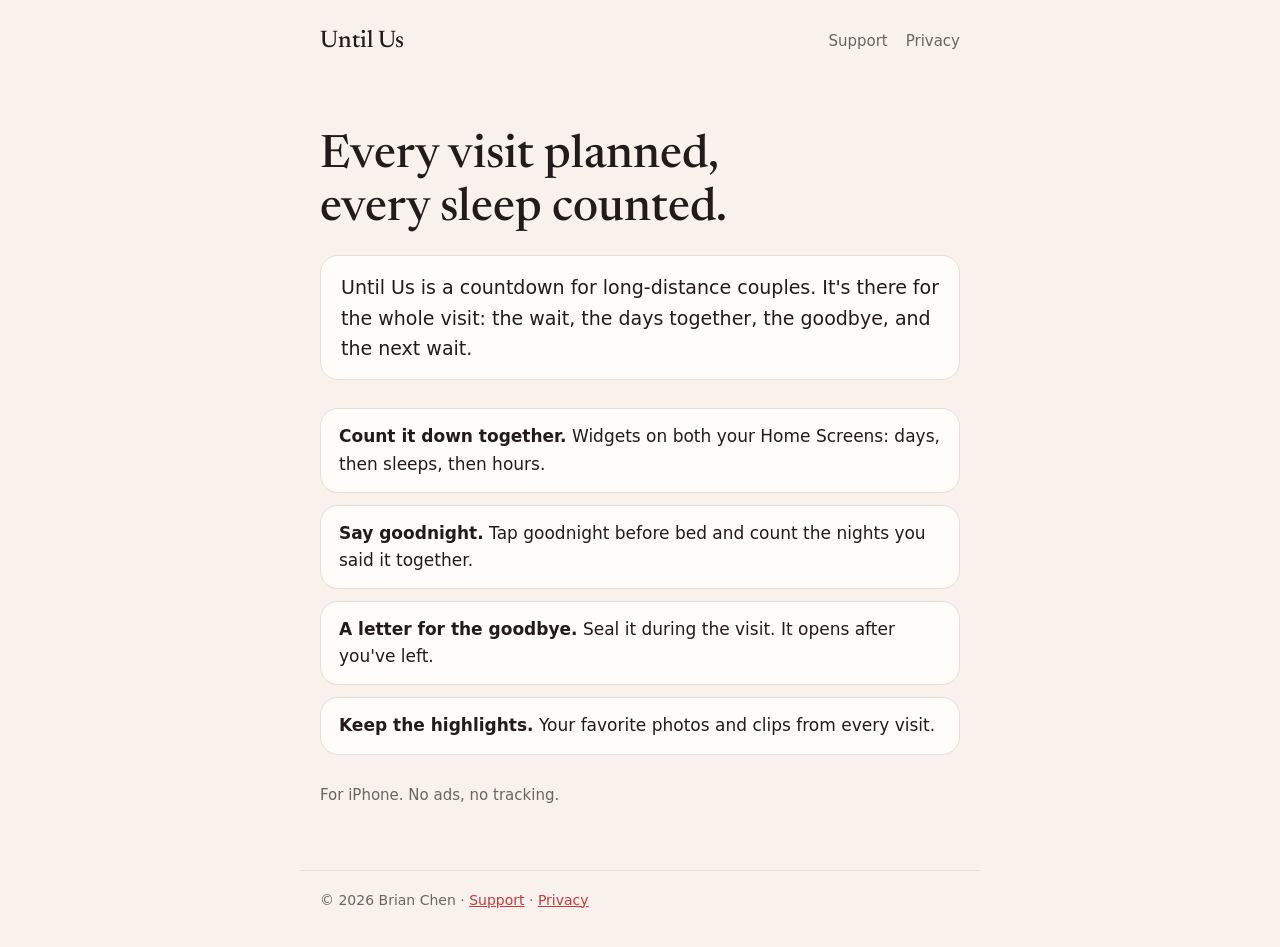
==== index.html @ a37ec6f4 "Add files via upload" ====
<!doctype html>
<html lang="en">
<head>
<meta charset="utf-8">
<meta name="viewport" content="width=device-width, initial-scale=1">
<title>Until Us</title>
<meta name="description" content="Until Us is a countdown for long-distance couples: the wait, the visit, the goodbye, and the next wait.">
<link rel="stylesheet" href="style.css">
</head>
<body>
<header class="top"><a class="brand" href="./">Until Us</a><nav><a href="support.html">Support</a><a href="privacy.html">Privacy</a></nav></header>
<main class="home">
<h1>Every visit planned,<br>every sleep counted.</h1>
<p class="lead">Until Us is a countdown for long-distance couples. It's there for the whole visit: the wait, the days together, the goodbye, and the next wait.</p>
<ul class="features">
<li><strong>Count it down together.</strong> Widgets on both your Home Screens: days, then sleeps, then hours.</li>
<li><strong>Say goodnight.</strong> Tap goodnight before bed and count the nights you said it together.</li>
<li><strong>A letter for the goodbye.</strong> Seal it during the visit. It opens after you've left.</li>
<li><strong>Keep the highlights.</strong> Your favorite photos and clips from every visit.</li>
</ul>
<p class="fine">For iPhone. No ads, no tracking.</p>
</main>
<footer>© 2026 Brian Chen · <a href="support.html">Support</a> · <a href="privacy.html">Privacy</a></footer>
</body>
</html>
---- style.css ----
@import url("https://fonts.googleapis.com/css2?family=Newsreader:opsz,wght@6..72,400;6..72,500&display=swap");

:root {
  --canvas: #F8F1EC;
  --surface: #FFFCFA;
  --ink: #221B1A;
  --muted: #6F6360;
  --line: #EADDD6;
  --rose: #C7383D;
  color-scheme: light dark;
}
@media (prefers-color-scheme: dark) {
  :root {
    --canvas: #17110F;
    --surface: #221A18;
    --ink: #F6EEEA;
    --muted: #B3A6A1;
    --line: #3A2E2B;
    --rose: #FF7A7E;
  }
}

* { box-sizing: border-box; }
body {
  margin: 0;
  background: var(--canvas);
  color: var(--ink);
  font: 17px/1.6 -apple-system, BlinkMacSystemFont, "Segoe UI", system-ui, sans-serif;
}
a { color: var(--rose); }

.top, main, footer { max-width: 680px; margin: 0 auto; padding-left: 20px; padding-right: 20px; }
.top { display: flex; align-items: center; justify-content: space-between; padding-top: 22px; padding-bottom: 22px; }
.brand { font-family: "Newsreader", Georgia, serif; font-size: 24px; font-weight: 500; color: var(--ink); text-decoration: none; }
nav { display: flex; gap: 18px; }
nav a { color: var(--muted); text-decoration: none; font-size: 15px; }
nav a[aria-current="page"] { color: var(--ink); font-weight: 600; }

main { padding-bottom: 48px; }
h1, h2 { font-family: "Newsreader", Georgia, serif; font-weight: 500; line-height: 1.15; }
h1 { font-size: 40px; margin: 24px 0 8px; }
h2 { font-size: 24px; margin: 36px 0 8px; }
.meta { color: var(--muted); font-size: 15px; margin-top: 0; }
.lead { font-size: 19px; background: var(--surface); border: 1px solid var(--line); border-radius: 18px; padding: 16px 20px; }
ul { padding-left: 22px; }
li { margin: 6px 0; }

.home h1 { font-size: 46px; margin-top: 48px; }
.features { list-style: none; padding: 0; display: grid; gap: 12px; margin: 28px 0; }
.features li { background: var(--surface); border: 1px solid var(--line); border-radius: 18px; padding: 14px 18px; margin: 0; }
.fine { color: var(--muted); font-size: 15px; }

footer { color: var(--muted); font-size: 14px; border-top: 1px solid var(--line); padding-top: 18px; padding-bottom: 36px; }

@media (max-width: 480px) {
  h1 { font-size: 32px; }
  .home h1 { font-size: 36px; }
}
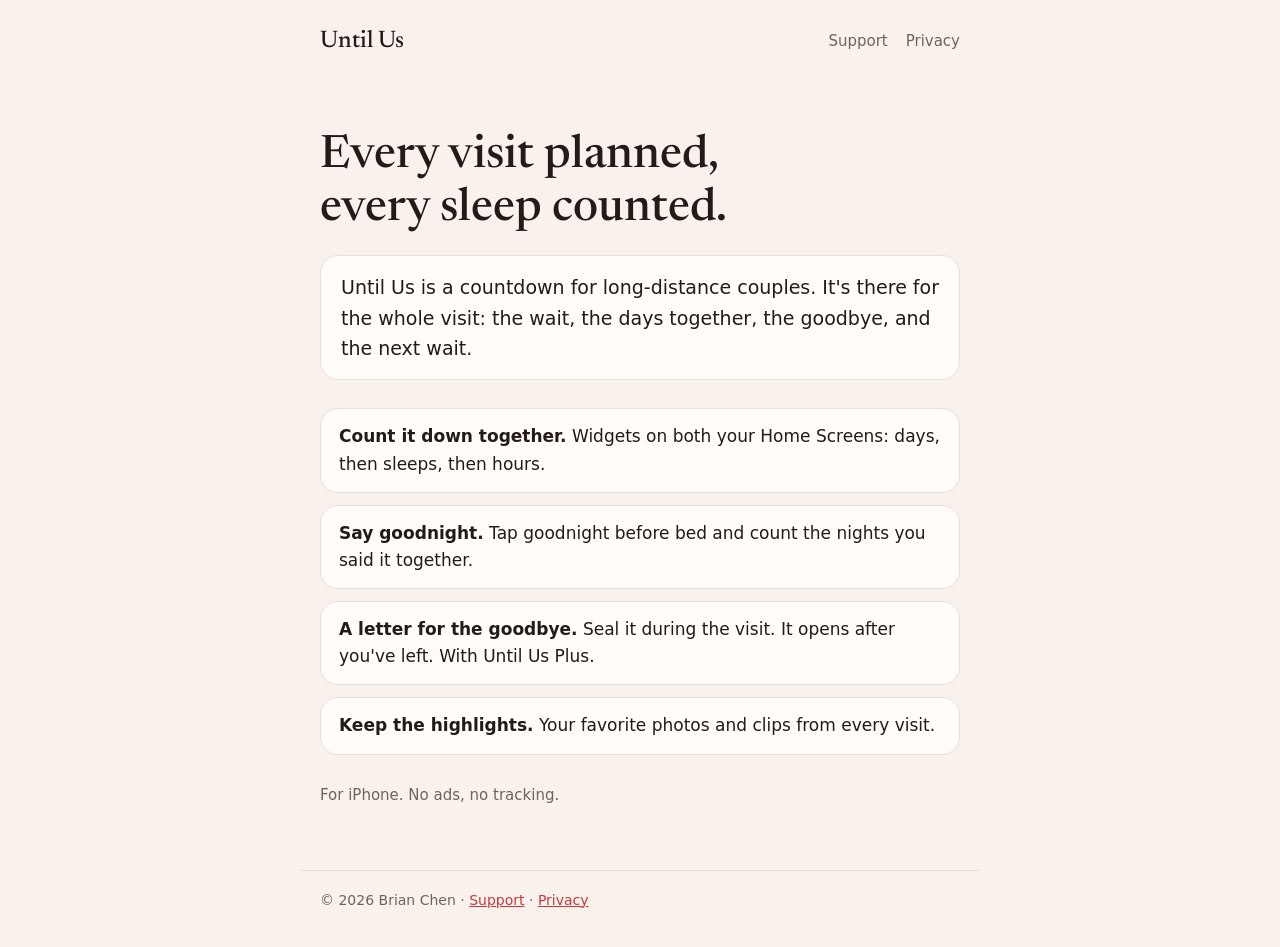
==== commit cf0e1a24: "List goodbye letters and matching widgets under Until Us Plus Co-Authored-By: Claude Opus 5.5 <norep" ====
--- a/index.html
+++ b/index.html
@@ -15,7 +15,7 @@
 <ul class="features">
 <li><strong>Count it down together.</strong> Widgets on both your Home Screens: days, then sleeps, then hours.</li>
 <li><strong>Say goodnight.</strong> Tap goodnight before bed and count the nights you said it together.</li>
-<li><strong>A letter for the goodbye.</strong> Seal it during the visit. It opens after you've left.</li>
+<li><strong>A letter for the goodbye.</strong> Seal it during the visit. It opens after you've left. With Until Us Plus.</li>
 <li><strong>Keep the highlights.</strong> Your favorite photos and clips from every visit.</li>
 </ul>
 <p class="fine">For iPhone. No ads, no tracking.</p>
